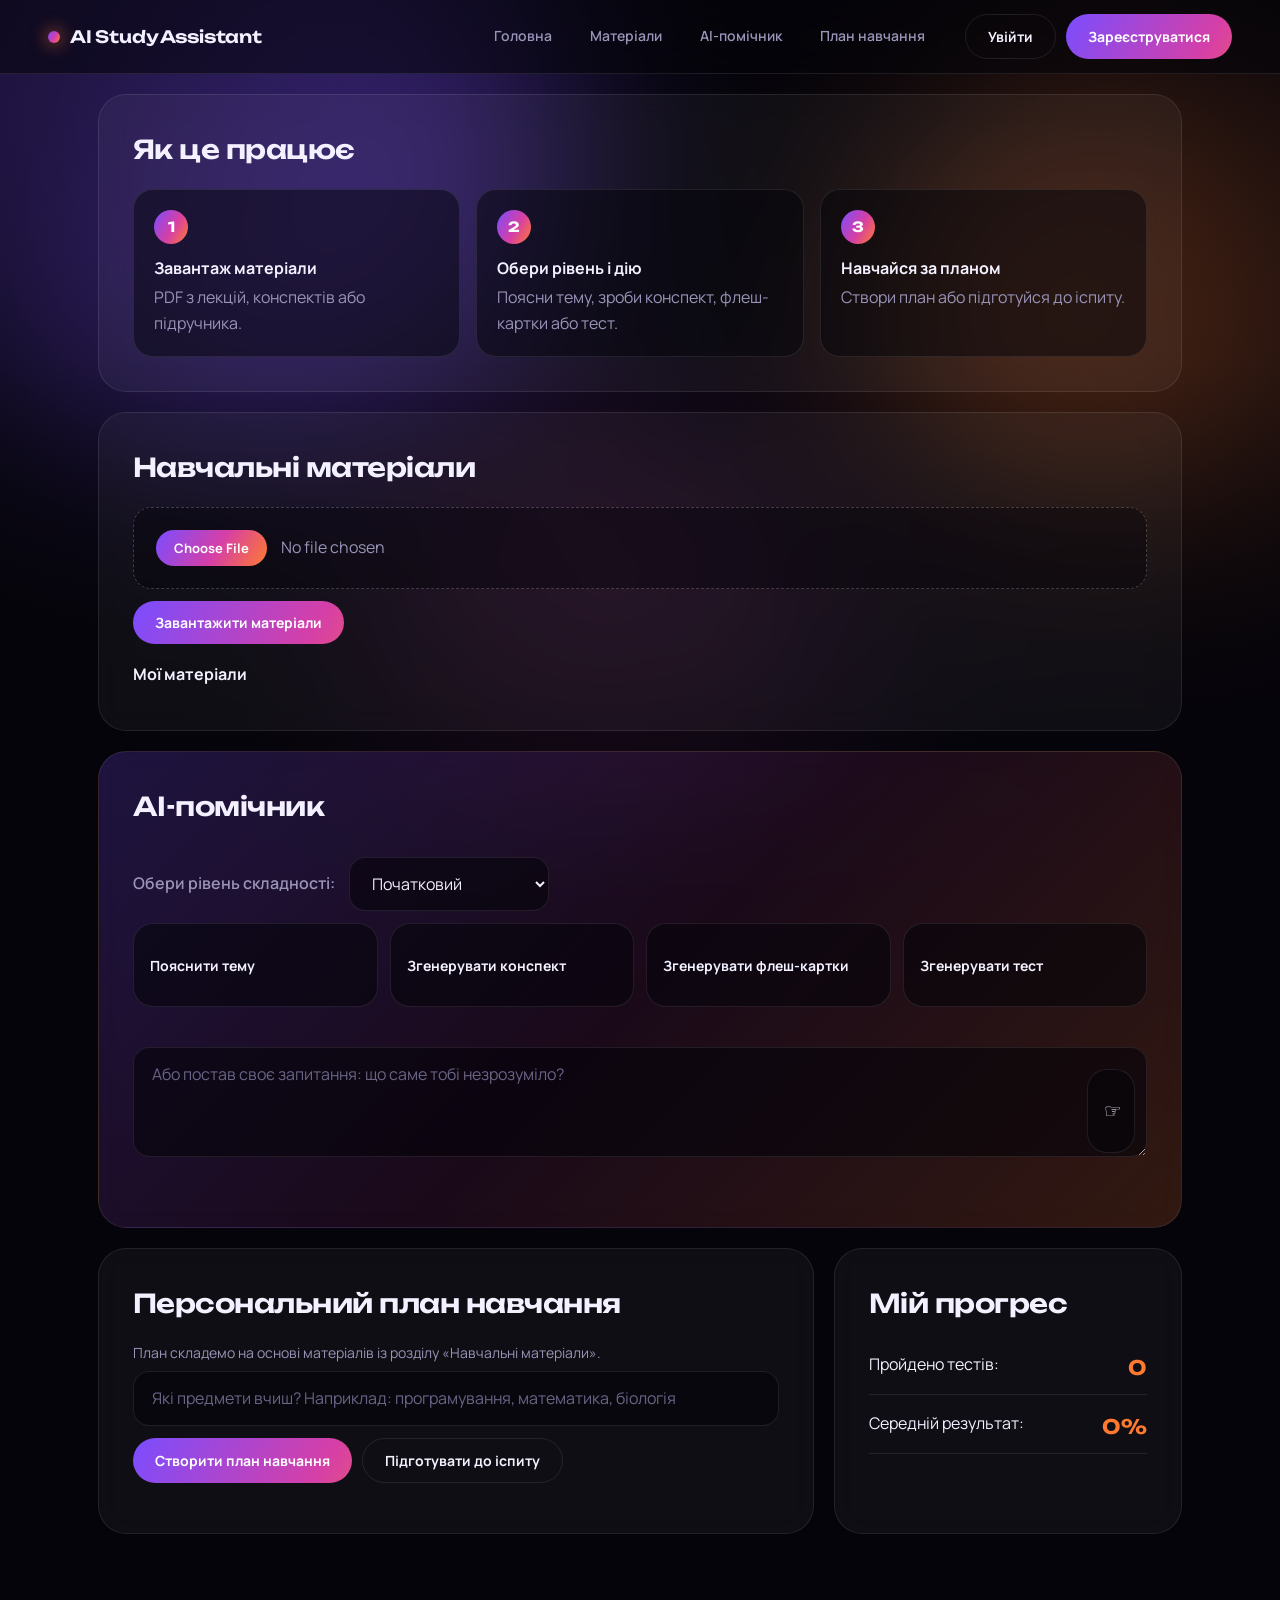
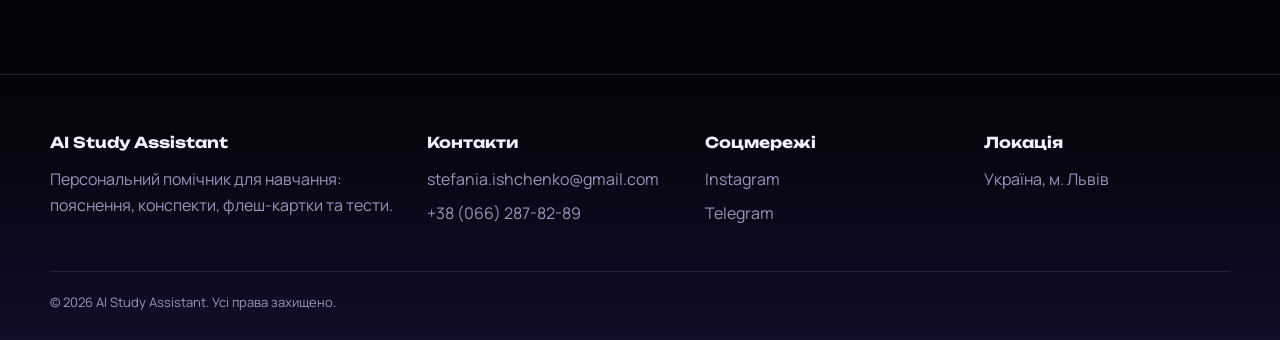
==== frontend/index.html @ 6ae1e5c1 "Initial project upload" ====
<!DOCTYPE html>
<html lang="uk">

<head>
    <meta charset="UTF-8">
    <meta name="viewport" content="width=device-width, initial-scale=1.0">

    <title>AI Study Assistant</title>

    <link rel="stylesheet" href="style.css?v=5">
    <script src="script.js" defer></script>
    <script src="intro.js?v=5" defer></script>
</head>

<body>

    <!-- Анімований фон -->
    <div class="aurora" aria-hidden="true"><i></i><i></i><i></i></div>

    <!-- Вступ: відео, яке гортається скролом -->
    <div class="intro" id="intro">
        <div class="intro-stage">
            <video id="introVideo" muted playsinline preload="auto"
                   data-src="https://res.cloudinary.com/otu1ebpt/video/upload/v1793911926/Books_falling_and_stacking_up_061a76a0_t0-6.7_1080p.mp4"></video>
            <div class="intro-shade"></div>

            <div class="intro-copy" id="introCopy">
                <h2>Вчись швидше, з AI поруч</h2>
                <p>Скроль вниз і заходь.</p>
            </div>

            <div class="scroll-hint" id="scrollHint" aria-hidden="true"><span></span></div>
            <button type="button" class="ghost intro-skip" id="introSkip">Пропустити</button>
        </div>
    </div>

    <!-- Верхня панель -->
    <header>
        <h1><span></span>AI Study Assistant</h1>

        <nav>
            <a href="#" onclick="window.scrollTo({top:0});return false;">Головна</a>
            <a href="#materials">Матеріали</a>
            <a href="#helper">AI-помічник</a>
            <a href="#plan">План навчання</a>
        </nav>

        <div class="auth">
            <button type="button" class="ghost"
                onclick="window.location.href='login.html'">
                Увійти
            </button>

            <button type="button"
                onclick="window.location.href='register.html'">
                Зареєструватися
            </button>
        </div>
    </header>

    <main>

        <!-- Як це працює -->
        <section class="s-how">
            <h2>Як це працює</h2>
            <ol class="steps">
                <li><strong>Завантаж матеріали</strong>PDF з лекцій, конспектів або підручника.</li>
                <li><strong>Обери рівень і дію</strong>Поясни тему, зроби конспект, флеш-картки або тест.</li>
                <li><strong>Навчайся за планом</strong>Створи план або підготуйся до іспиту.</li>
            </ol>
        </section>

        <!-- Навчальні матеріали -->
        <section class="s-materials" id="materials">
            <h2>Навчальні матеріали</h2>

            <input type="file" accept=".pdf">
            <button type="button">Завантажити матеріали</button>

            <div>
                <h3>Мої матеріали</h3>
            </div>
        </section>

        <!-- AI-помічник -->
        <section class="s-helper" id="helper">
            <h2>AI-помічник</h2>

            <div class="level">
                <label for="difficulty">Обери рівень складності:</label>
                <select id="difficulty">
                    <option value="beginner">Початковий</option>
                    <option value="medium">Середній</option>
                    <option value="advanced">Просунутий</option>
                </select>
            </div>

            <button type="button">Пояснити тему</button>
            <button type="button">Згенерувати конспект</button>
            <button type="button">Згенерувати флеш-картки</button>
            <button type="button">Згенерувати тест</button>

            <div id="aiResult"></div>

            <div class="ask-box">
                <textarea id="question" placeholder="Або постав своє запитання: що саме тобі незрозуміло?"></textarea>
                <button class="send-button" type="button">☞</button>
            </div>

            <div id="answer"></div>
        </section>

        <!-- Тестування -->
        <section id="quiz-section" hidden>
            <h2>Тести</h2>

            <div id="quiz"></div>

            <button id="finish-quiz" type="button">
                Завершити тест
            </button>

            <div id="quiz-result"></div>
        </section>

        <!-- Результати тестування -->
        <section id="result-section" hidden>
            <h3>Результат тесту</h3>

            <p>
                Кількість правильних відповідей:
                <span id="correct">0</span>
            </p>

            <p>
                Результат:
                <span id="score">0%</span>
            </p>
        </section>

        <!-- Флеш-картки -->
        <section id="flashcard-section" hidden>
            <h2>Флеш-картки</h2>

            <div id="flashcard"></div>
        </section>

        <!-- Персональний план навчання -->
        <section class="s-plan" id="plan">
            <h2>Персональний план навчання</h2>

            <p class="hint">План складемо на основі матеріалів із розділу «Навчальні матеріали».</p>

            <input
                type="text"
                id="subjects"
                placeholder="Які предмети вчиш? Наприклад: програмування, математика, біологія"
            >

            <div class="plan-actions">
                <button type="button">Створити план навчання</button>
                <button type="button" class="ghost">Підготувати до іспиту</button>
            </div>

            <div id="studyplan"></div>
        </section>

        <!-- Прогрес -->
        <section class="s-progress">
            <h2>Мій прогрес</h2>

            <p>Пройдено тестів: <span>0</span></p>
            <p>Середній результат: <span>0%</span></p>
        </section>

    </main>

    <!-- Футер -->
    <footer>
        <div class="footer-grid">
            <div>
                <h3>AI Study Assistant</h3>
                <p>Персональний помічник для навчання: пояснення, конспекти, флеш-картки та тести.</p>
            </div>
            <div>
                <h3>Контакти</h3>
                <ul>
                    <li><a href="mailto:stefania.ishchenko@gmail.com">stefania.ishchenko@gmail.com</a></li>
                    <li><a href="tel:+380000000000">+38 (066) 287-82-89</a></li>
                </ul>
            </div>
            <div>
                <h3>Соцмережі</h3>
                <ul>
                    <li><a href="#">Instagram</a></li>
                    <li><a href="#">Telegram</a></li>
                </ul>
            </div>
            <div>
                <h3>Локація</h3>
                <p>Україна, м. Львів<br></p>
            </div>
        </div>
        <div class="copyright">© 2026 AI Study Assistant. Усі права захищено.</div>
    </footer>

</body>
</html>
---- frontend/style.css ----
/* ============================================================
   AI Study Assistant — темна тема: фіолетовий + помаранчевий,
   зв'язані глибоким чорним
   ============================================================ */
@import url("https://fonts.googleapis.com/css2?family=Manrope:wght@400;500;600;700&family=Unbounded:wght@500;600;700&display=swap");

:root {
  --black: #05040a;
  --ink: #0b0914;
  --panel: rgba(255, 255, 255, 0.045);
  --line: rgba(255, 255, 255, 0.09);
  --text: #f3f0ff;
  --muted: #9a94b8;
  --violet: #7a4dff;
  --magenta: #d63fa6;
  --orange: #ff7a2f;
  --grad: linear-gradient(120deg, var(--violet), var(--magenta) 55%, var(--orange));
  --font-head: "Unbounded", "Manrope", sans-serif;
  --font-body: "Manrope", system-ui, sans-serif;
}

* { box-sizing: border-box; }
[hidden] { display: none !important; }
html { scroll-behavior: smooth; scroll-padding-top: 90px; }

body {
  margin: 0;
  min-height: 100vh;
  font-family: var(--font-body);
  color: var(--text);
  background: var(--black);
  line-height: 1.6;
  overflow-x: hidden;
}

/* ---------- Анімований фон (аврора) ---------- */
.aurora {
  position: fixed;
  inset: 0;
  z-index: -1;
  overflow: hidden;
  background: radial-gradient(ellipse at 50% 120%, #130c24 0%, var(--black) 60%);
}
.aurora i {
  position: absolute;
  border-radius: 50%;
  filter: blur(110px);
  opacity: 0.55;
  animation: drift 22s ease-in-out infinite alternate;
}
.aurora i:nth-child(1) { width: 55vw; height: 55vw; left: -12vw; top: -18vw; background: var(--violet); }
.aurora i:nth-child(2) { width: 40vw; height: 40vw; right: -10vw; top: 6vh; background: var(--orange); opacity: 0.42; animation-duration: 28s; animation-delay: -6s; }
.aurora i:nth-child(3) { width: 38vw; height: 38vw; left: 28vw; top: 55vh; background: var(--magenta); opacity: 0.32; animation-duration: 34s; animation-delay: -12s; }
.aurora::after { /* чорний "клей" між кольорами + зерно */
  content: "";
  position: absolute;
  inset: 0;
  background:
    radial-gradient(ellipse at 50% 35%, transparent 0%, rgba(5, 4, 10, 0.55) 70%),
    linear-gradient(180deg, transparent 40%, var(--black) 100%);
}
@keyframes drift {
  from { transform: translate3d(0, 0, 0) scale(1); }
  to   { transform: translate3d(8vw, 6vh, 0) scale(1.18); }
}

/* ---------- Шапка ---------- */
header {
  position: sticky;
  top: 0;
  z-index: 20;
  display: flex;
  align-items: center;
  gap: 24px;
  padding: 14px clamp(16px, 4vw, 48px);
  background: rgba(5, 4, 10, 0.55);
  backdrop-filter: blur(18px);
  border-bottom: 1px solid var(--line);
}
header h1 {
  margin: 0;
  font-family: var(--font-head);
  font-size: 17px;
  font-weight: 600;
  letter-spacing: -0.01em;
  white-space: nowrap;
}
header h1 span {
  display: inline-block;
  width: 12px;
  height: 12px;
  margin-right: 10px;
  border-radius: 50%;
  background: var(--grad);
  box-shadow: 0 0 18px var(--orange);
}
nav { display: flex; gap: 6px; margin-left: auto; }
nav a {
  padding: 8px 16px;
  border-radius: 999px;
  color: var(--muted);
  text-decoration: none;
  font-weight: 600;
  font-size: 14px;
  transition: color 0.2s, background 0.2s;
}
nav a:hover { color: var(--text); background: var(--panel); }
.auth { display: flex; gap: 10px; }

/* ---------- Кнопки ---------- */
button {
  font-family: var(--font-body);
  font-size: 14px;
  font-weight: 700;
  padding: 12px 22px;
  border: 0;
  border-radius: 999px;
  color: #fff;
  background: var(--grad);
  background-size: 160% 100%;
  cursor: pointer;
  transition: transform 0.2s, background-position 0.4s, box-shadow 0.3s;
}
button:hover {
  transform: translateY(-2px);
  background-position: 100% 0;
  box-shadow: 0 10px 30px -8px rgba(255, 122, 47, 0.55);
}
button:active { transform: translateY(0); }
button.ghost {
  background: transparent;
  border: 1px solid var(--line);
  color: var(--text);
}
button.ghost:hover { border-color: var(--orange); box-shadow: none; background: var(--panel); }

:focus-visible { outline: 2px solid var(--orange); outline-offset: 3px; }

/* ---------- Вступне відео (scroll) ---------- */
.intro { position: relative; height: 450vh; }
.intro-stage { position: sticky; top: 0; height: 100vh; height: 100dvh; overflow: hidden; background: #000; }
.intro-stage video { width: 100%; height: 100%; object-fit: cover; display: block; }
.intro-shade {
  position: absolute; inset: 0; pointer-events: none;
  background: linear-gradient(180deg, rgba(5,4,10,.55), transparent 35%, transparent 65%, rgba(5,4,10,.7));
}
.intro-copy {
  position: absolute; left: clamp(20px, 6vw, 80px); top: 22%;
  max-width: 760px; pointer-events: none;
}
.intro-copy h2 {
  margin: 0 0 16px;
  font-family: var(--font-head); font-weight: 600;
  font-size: clamp(34px, 6.5vw, 80px); line-height: 1.05; letter-spacing: -0.03em;
  background: linear-gradient(100deg, #fff 30%, #c9b6ff 60%, #ffb98a);
  -webkit-background-clip: text; background-clip: text; color: transparent;
}
.intro-copy p { margin: 0; color: #d8d2f0; font-size: clamp(16px, 2vw, 20px); }
.scroll-hint {
  position: absolute; left: 50%; bottom: 32px; width: 26px; height: 42px; margin-left: -13px;
  border: 2px solid rgba(255,255,255,.6); border-radius: 14px;
}
.scroll-hint span {
  position: absolute; left: 50%; top: 8px; width: 4px; height: 8px; margin-left: -2px;
  border-radius: 2px; background: var(--orange); animation: wheel 1.6s ease-in-out infinite;
}
@keyframes wheel { 0% { opacity: 0; transform: translateY(0); } 40% { opacity: 1; } 100% { opacity: 0; transform: translateY(14px); } }
.intro-skip { position: absolute; right: clamp(16px, 4vw, 40px); bottom: 28px; background: rgba(5,4,10,.55); backdrop-filter: blur(10px); }

/* ---------- Сітка секцій ---------- */
main {
  display: grid;
  grid-template-columns: repeat(12, 1fr);
  gap: 20px;
  max-width: 1180px;
  margin: 0 auto;
  padding: 20px clamp(16px, 4vw, 48px) 100px;
}
section {
  grid-column: span 12;
  padding: clamp(22px, 3vw, 34px);
  border-radius: 28px;
  background: var(--panel);
  border: 1px solid var(--line);
  backdrop-filter: blur(14px);
  transition: border-color 0.3s;
}
section:hover { border-color: rgba(255, 122, 47, 0.35); }
.s-plan       { grid-column: span 8; }
.s-progress   { grid-column: span 4; }
.s-helper { background: linear-gradient(135deg, rgba(122, 77, 255, 0.22), rgba(214, 63, 166, 0.1) 50%, rgba(255, 122, 47, 0.18)); }

h2 { margin: 0 0 18px; font-family: var(--font-head); font-size: clamp(20px, 2.4vw, 26px); font-weight: 600; letter-spacing: -0.02em; }
h3 { margin: 18px 0 8px; font-size: 16px; }
h4 { margin: 0 0 14px; font-size: 15px; font-weight: 500; color: var(--muted); }
p { margin: 6px 0; }
span { font-weight: 700; color: var(--orange); }
label { display: block; margin-bottom: 10px; color: var(--muted); font-weight: 600; }

/* ---------- Поля ---------- */
input[type="text"], textarea, select {
  width: 100%;
  padding: 14px 18px;
  margin-bottom: 12px;
  font: inherit;
  color: var(--text);
  background: rgba(5, 4, 10, 0.6);
  border: 1px solid var(--line);
  border-radius: 16px;
  transition: border-color 0.2s, box-shadow 0.2s;
}
textarea { min-height: 110px; resize: vertical; }
input::placeholder, textarea::placeholder { color: #6a6486; }
input:focus, textarea:focus, select:focus {
  outline: none;
  border-color: var(--violet);
  box-shadow: 0 0 0 4px rgba(122, 77, 255, 0.22);
}
select option { background: var(--ink); }

input[type="file"] {
  display: block;
  width: 100%;
  margin-bottom: 12px;
  padding: 22px;
  color: var(--muted);
  font: inherit;
  border: 1.5px dashed rgba(255, 255, 255, 0.2);
  border-radius: 18px;
  background: rgba(5, 4, 10, 0.4);
  transition: border-color 0.2s;
}
input[type="file"]:hover { border-color: var(--orange); }
input[type="file"]::file-selector-button {
  margin-right: 14px;
  padding: 9px 18px;
  border: 0;
  border-radius: 999px;
  color: #fff;
  font: 700 13px var(--font-body);
  background: var(--grad);
  cursor: pointer;
}

/* ---------- AI-помічник: плитки дій ---------- */
.s-helper { display: grid; grid-template-columns: repeat(4, 1fr); gap: 12px; }
.s-helper h2, .s-helper #aiResult, .s-helper .level, .s-helper .ask-box, .s-helper #answer { grid-column: 1 / -1; }
.level { display: flex; align-items: center; gap: 14px; flex-wrap: wrap; }
.level label { margin: 0; }
.level select { width: auto; min-width: 200px; margin: 0; }
.s-helper button {
  min-height: 84px;
  padding: 16px;
  border-radius: 20px;
  color: var(--text);
  text-align: left;
  background: rgba(5, 4, 10, 0.55);
  border: 1px solid var(--line);
  box-shadow: none;
}
.s-helper button:hover { border-color: var(--orange); background: rgba(255, 122, 47, 0.1); }

/* ---------- Запитати AI ---------- */
.ask-box { position: relative; }
.ask-box textarea { padding-right: 76px; margin-bottom: 0; }
.send-button {
  width: 48px;
  height: 48px;
  padding: 0;
  border-radius: 50%;
  font-size: 20px;
  line-height: 1;
}
.ask-box .send-button { position: absolute; right: 12px; bottom: 12px; }
.s-plan .send-button { margin-bottom: 14px; }

/* Відповіді AI та результати */
#answer, #aiResult, #studyplan, #quiz-result {
  margin-top: 16px;
  white-space: pre-wrap;
}
#answer:not(:empty), #aiResult:not(:empty), #studyplan:not(:empty) {
  padding: 18px 22px;
  border-radius: 20px 20px 20px 6px;
  background: rgba(122, 77, 255, 0.14);
  border: 1px solid rgba(122, 77, 255, 0.35);
}

/* ---------- Тест ---------- */
#quiz { display: grid; gap: 14px; }
#quiz label {
  display: block;
  padding: 12px 16px;
  margin: 6px 0;
  color: var(--text);
  border: 1px solid var(--line);
  border-radius: 14px;
  cursor: pointer;
  transition: border-color 0.2s, background 0.2s;
}
#quiz label:hover { border-color: var(--orange); background: rgba(255, 122, 47, 0.08); }
#finish-quiz { margin-top: 16px; }

/* ---------- Флеш-картка ---------- */
#flashcard > * {
  display: grid;
  place-items: center;
  min-height: 240px;
  padding: 28px;
  text-align: center;
  font-family: var(--font-head);
  font-size: clamp(18px, 2.4vw, 26px);
  border-radius: 28px;
  background: linear-gradient(145deg, rgba(122, 77, 255, 0.35), rgba(5, 4, 10, 0.8) 55%, rgba(255, 122, 47, 0.3));
  border: 1px solid var(--line);
  cursor: pointer;
  transition: transform 0.4s;
}
#flashcard > *:hover { transform: rotate(-0.8deg) scale(1.01); }

/* ---------- Прогрес ---------- */
.s-progress p { display: flex; justify-content: space-between; padding: 10px 0; border-bottom: 1px solid var(--line); }
.s-progress p span { font-family: var(--font-head); font-size: 20px; }


/* ---------- Як це працює ---------- */
.steps { display: grid; grid-template-columns: repeat(3, 1fr); gap: 16px; margin: 0; padding: 0; list-style: none; counter-reset: step; }
.steps li { counter-increment: step; padding: 20px; border-radius: 20px; background: rgba(5, 4, 10, 0.5); border: 1px solid var(--line); color: var(--muted); }
.steps li::before { content: counter(step); display: grid; place-items: center; width: 34px; height: 34px; margin-bottom: 12px; border-radius: 50%; font: 700 14px var(--font-head); color: #fff; background: var(--grad); }
.steps strong { display: block; margin-bottom: 4px; color: var(--text); }

/* ---------- План ---------- */
.plan-actions { display: flex; flex-wrap: wrap; gap: 10px; }
.hint { color: var(--muted); font-size: 14px; }

/* ---------- Футер ---------- */
footer {
  margin-top: 40px;
  padding: 56px clamp(16px, 4vw, 48px) 28px;
  border-top: 1px solid var(--line);
  background: linear-gradient(180deg, transparent, rgba(122, 77, 255, 0.12));
}
.footer-grid { display: grid; grid-template-columns: 1.4fr 1fr 1fr 1fr; gap: 32px; max-width: 1180px; margin: 0 auto; }
footer h3 { margin: 0 0 12px; font-family: var(--font-head); font-size: 15px; }
footer p { color: var(--muted); }
footer ul { margin: 0; padding: 0; list-style: none; }
footer li { margin-bottom: 8px; }
footer a { color: var(--muted); text-decoration: none; transition: color 0.2s; }
footer a:hover { color: var(--orange); }
.copyright { max-width: 1180px; margin: 36px auto 0; padding-top: 20px; border-top: 1px solid var(--line); color: var(--muted); font-size: 13px; }

/* ---------- Адаптив ---------- */
@media (max-width: 900px) {
  nav { display: none; }
  .steps { grid-template-columns: 1fr; }
  .footer-grid { grid-template-columns: 1fr 1fr; }
  header { justify-content: space-between; }
  .s-plan, .s-progress { grid-column: span 12; }
  .s-helper { grid-template-columns: repeat(2, 1fr); }
}
@media (max-width: 520px) {
  .auth button { padding: 10px 14px; font-size: 13px; }
  header h1 { font-size: 14px; }
}
@media (prefers-reduced-motion: reduce) {
  .intro { display: none; }
  *, *::before, *::after { animation: none !important; transition: none !important; }
}
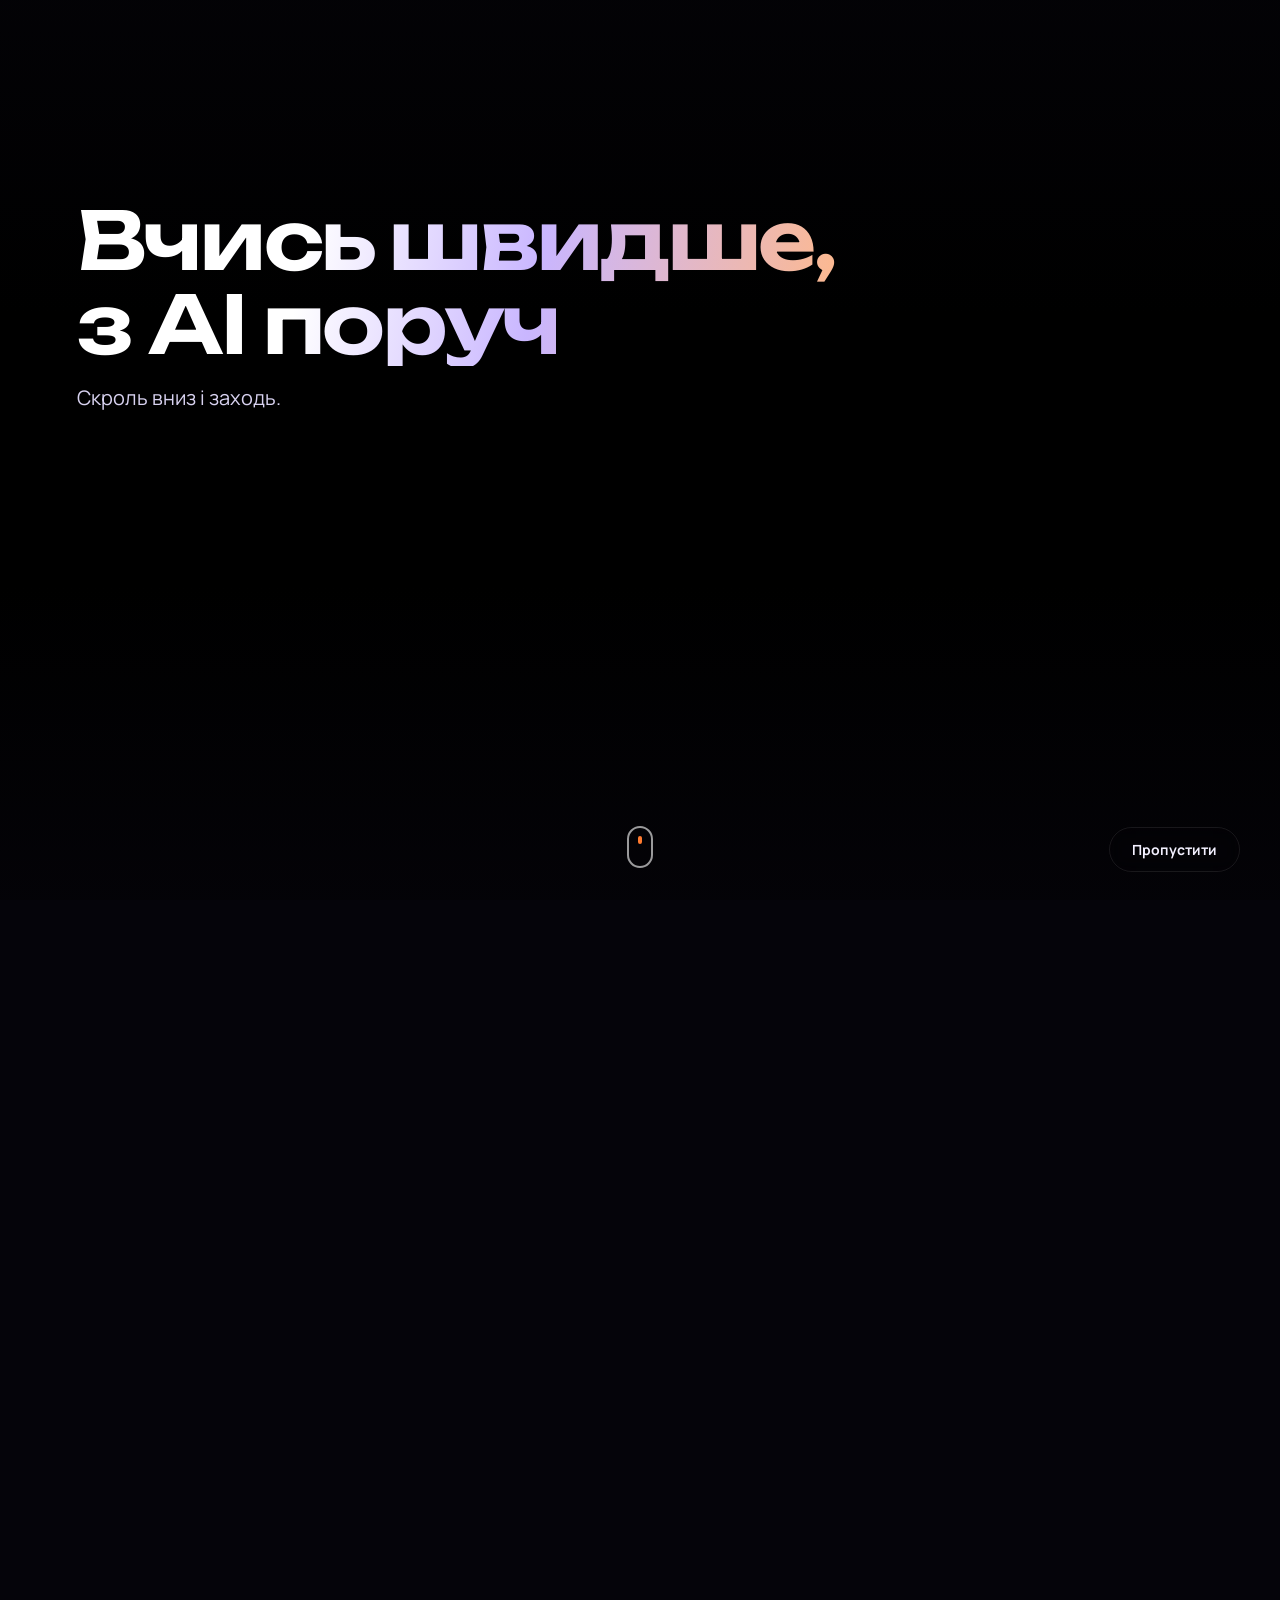
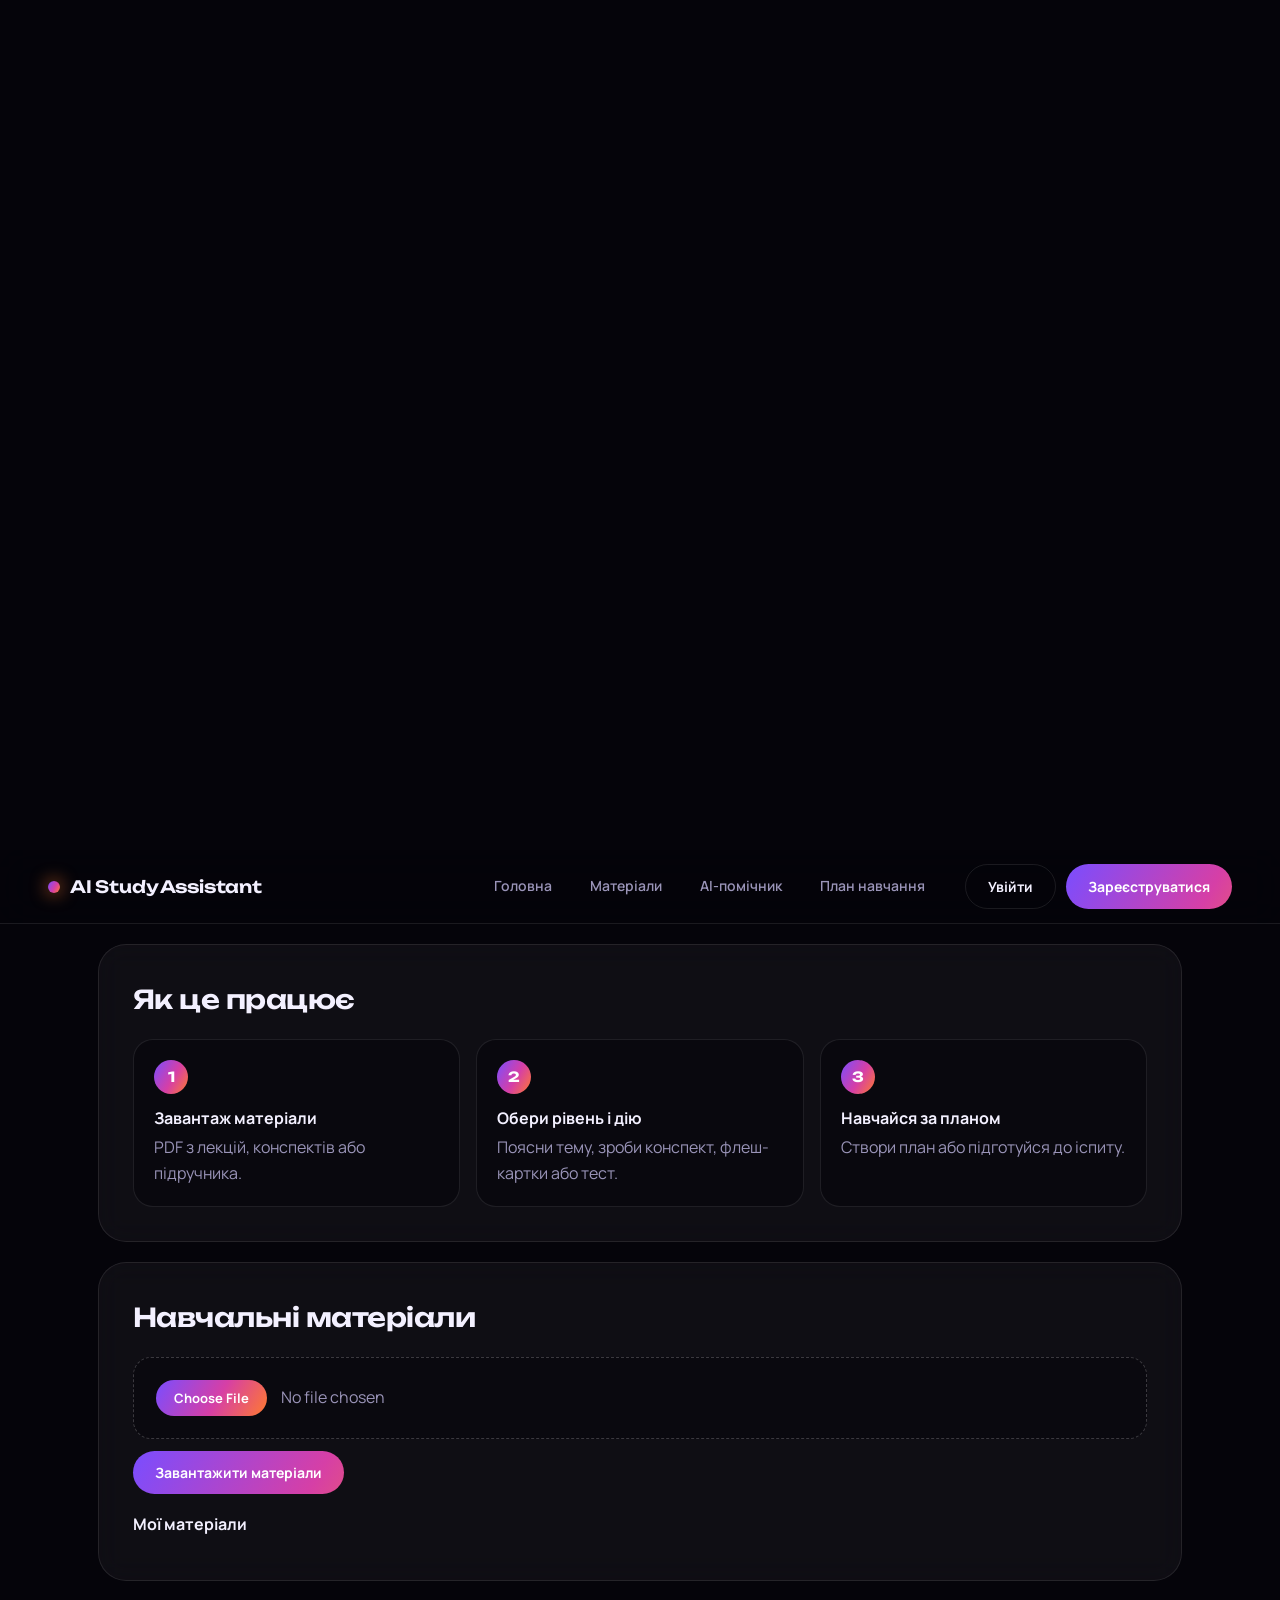
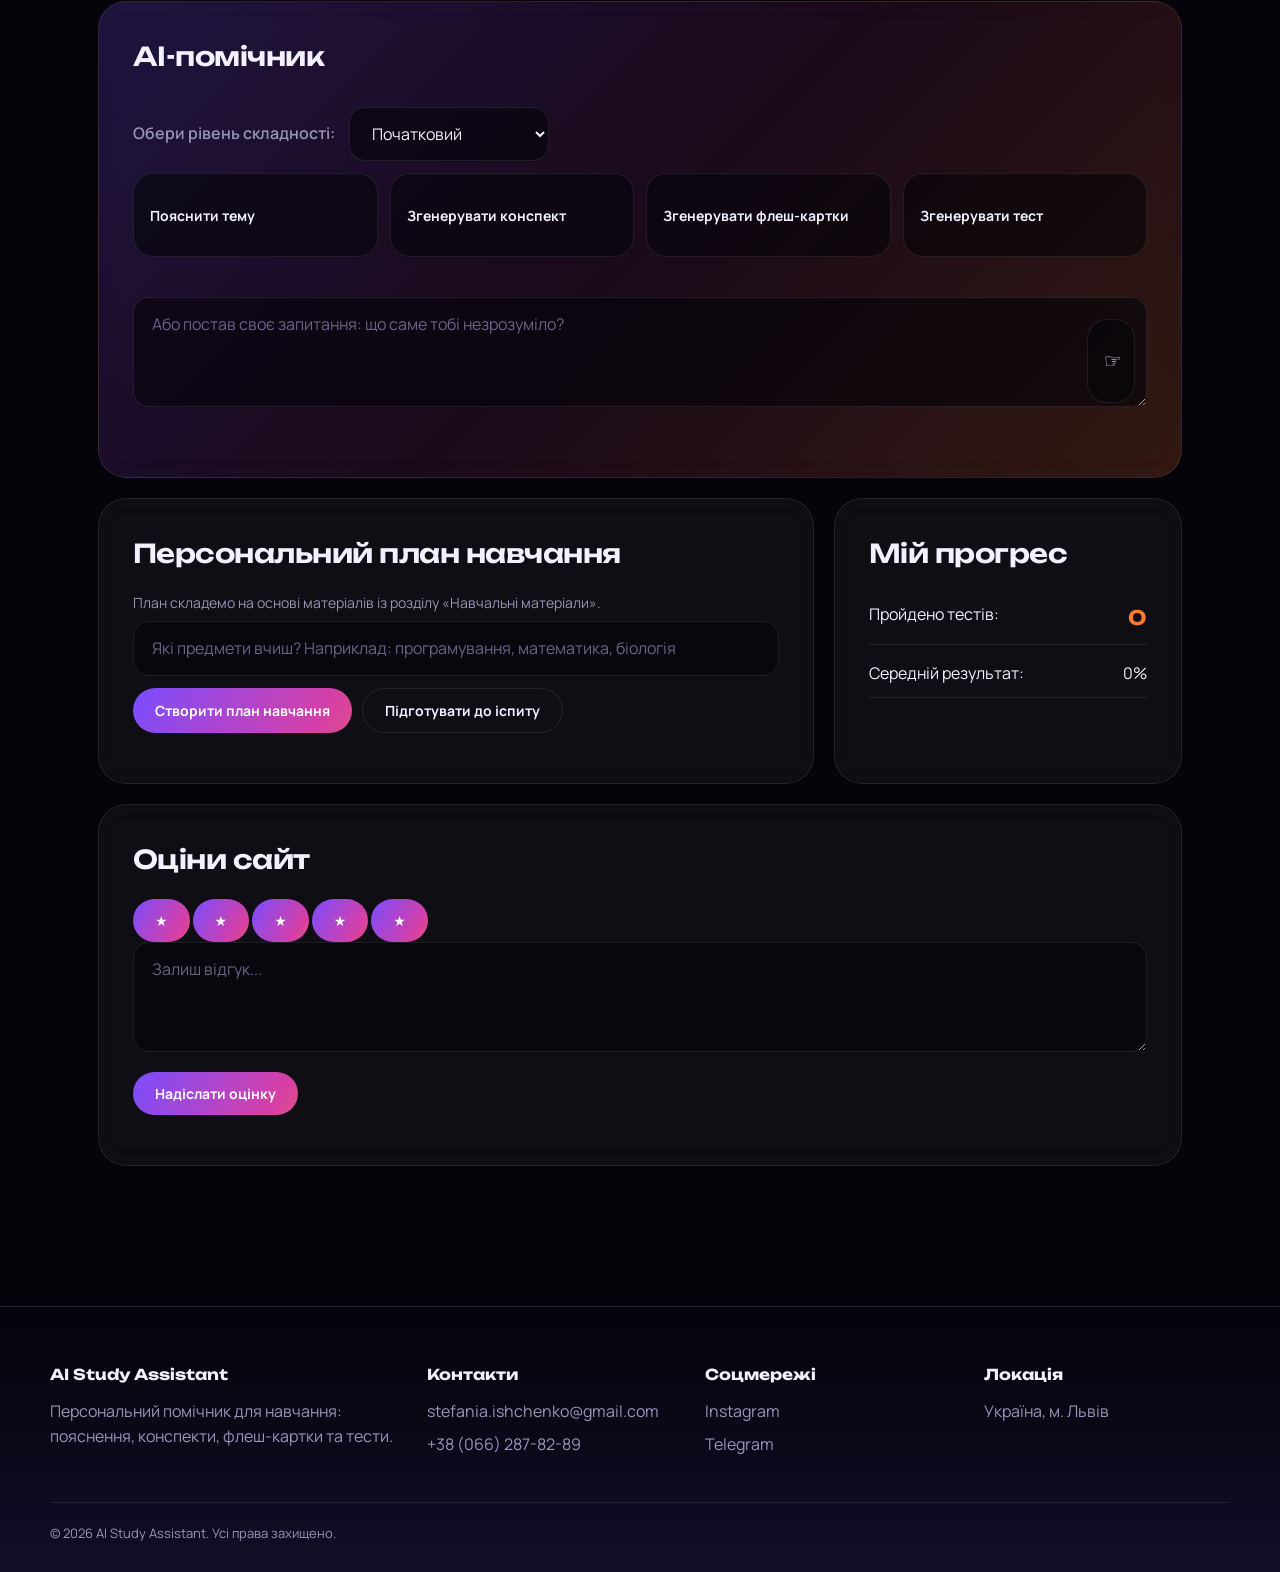
==== commit beebc0af: "Update AI Study Assistant" ====
--- a/frontend/index.html
+++ b/frontend/index.html
@@ -8,7 +8,7 @@
     <title>AI Study Assistant</title>
 
     <link rel="stylesheet" href="style.css?v=5">
-    <script src="script.js" defer></script>
+    <script src="App.js" defer></script>
     <script src="intro.js?v=5" defer></script>
 </head>
 
@@ -104,7 +104,7 @@
 
             <div class="ask-box">
                 <textarea id="question" placeholder="Або постав своє запитання: що саме тобі незрозуміло?"></textarea>
-                <button class="send-button" type="button">☞</button>
+                <button class="send-button"  id="askBtn" type="button">☞</button>
             </div>
 
             <div id="answer"></div>
@@ -169,10 +169,32 @@
         <section class="s-progress">
             <h2>Мій прогрес</h2>
 
-            <p>Пройдено тестів: <span>0</span></p>
-            <p>Середній результат: <span>0%</span></p>
-        </section>
-
+            <p>Пройдено тестів: <span id="testsDone">0</span></p>
+            <p>Середній результат: <spaт id="testsAvg">0%</span></p>
+        </section>
+        <!-- Оцінка сайту -->
+        <section class="s-rating">
+            <h2>Оціни сайт</h2>
+
+            <div id="stars">
+                <button type="button" data-v="1">★</button>
+                <button type="button" data-v="2">★</button>
+                <button type="button" data-v="3">★</button>
+                <button type="button" data-v="4">★</button>
+                <button type="button" data-v="5">★</button>
+            </div>
+
+            <textarea id="rateComment"
+                placeholder="Залиш відгук..."></textarea>
+
+            <button type="button" id="rateSend">
+                Надіслати оцінку
+            </button>
+
+            <p id="rateMsg"></p>
+            <p id="rateSummary"></p>
+            <ul id="rateList"></ul>
+        </section>
     </main>
 
     <!-- Футер -->
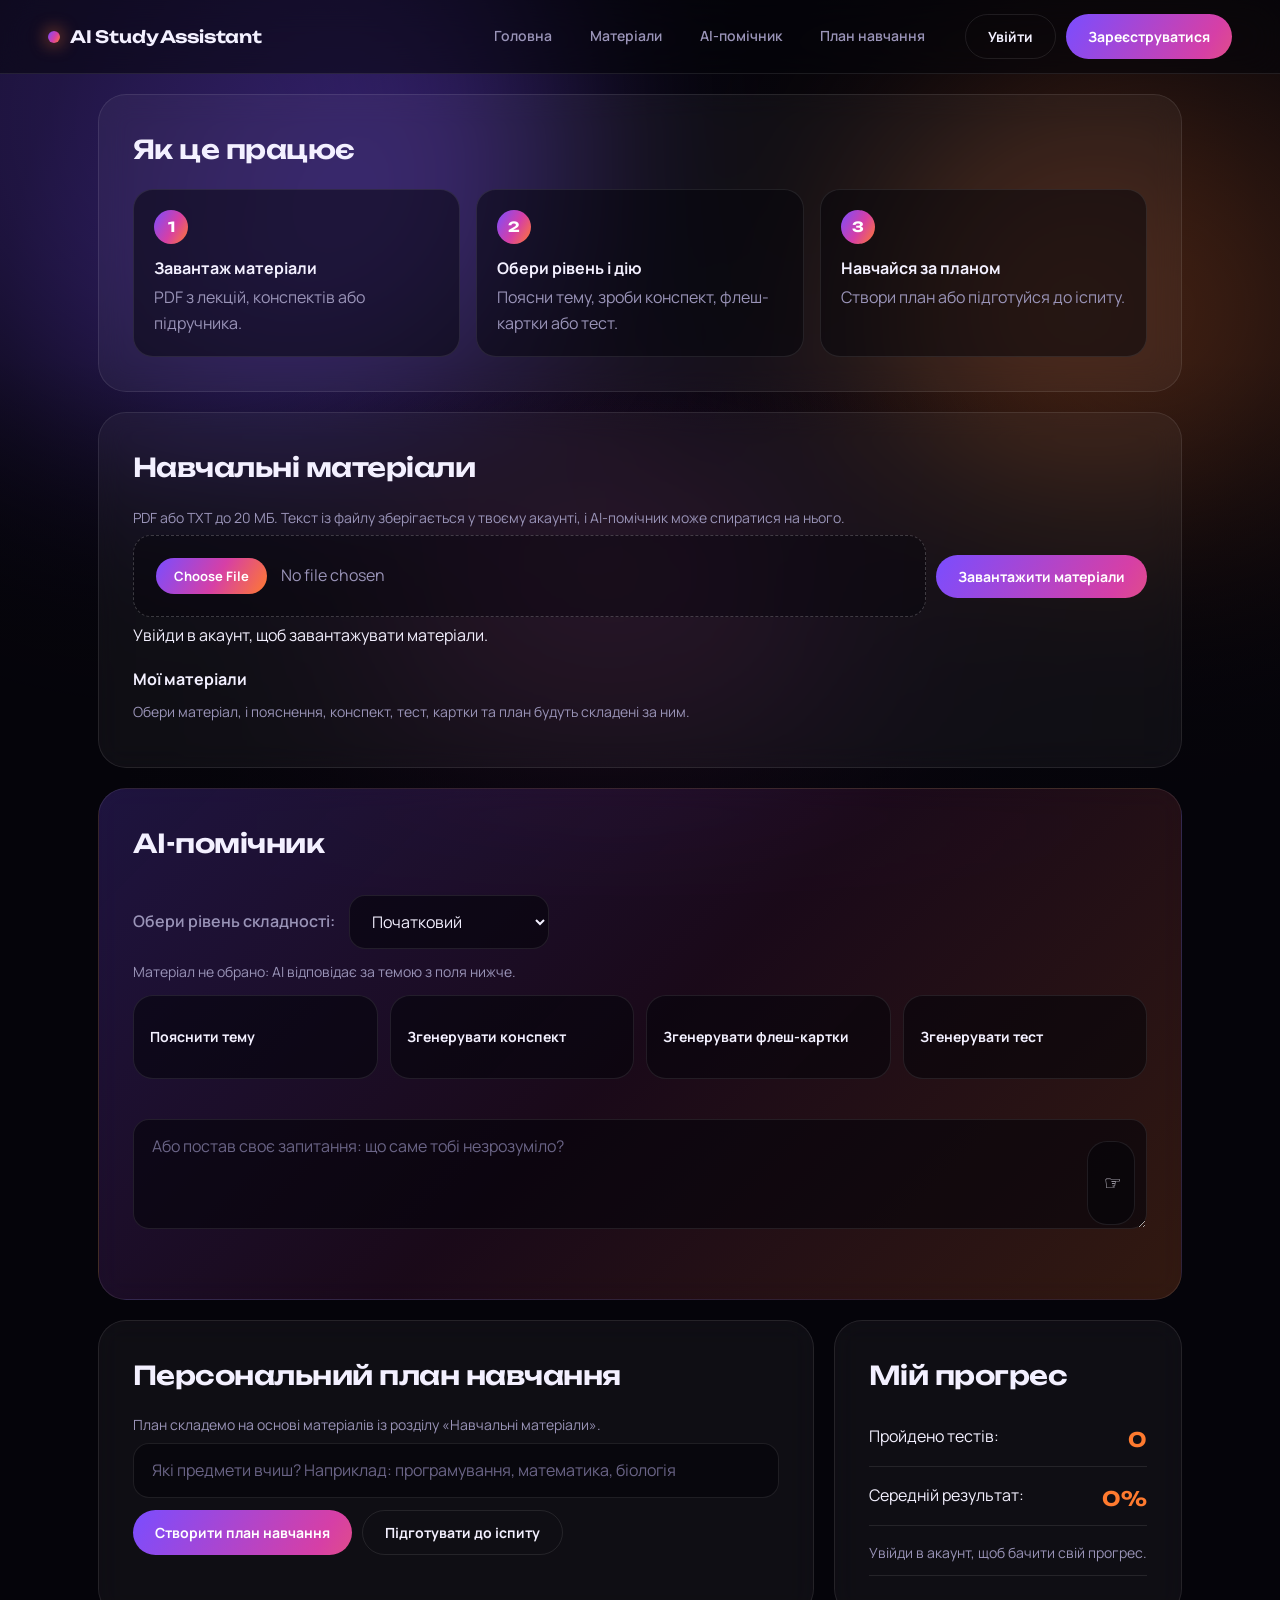
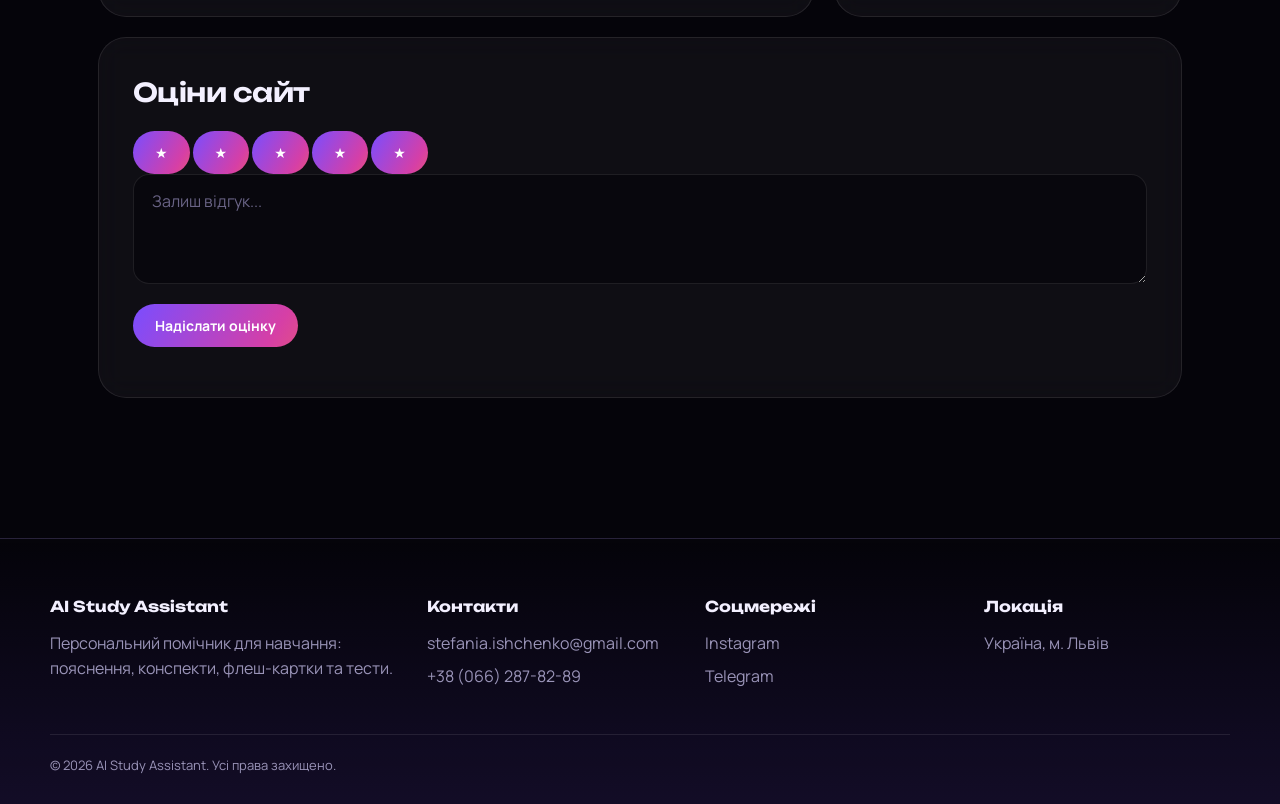
==== commit 965c8f1e: "Матеріали, OpenAPI, README, виправлення" ====
--- a/frontend/index.html
+++ b/frontend/index.html
@@ -7,9 +7,9 @@
 
     <title>AI Study Assistant</title>
 
-    <link rel="stylesheet" href="style.css?v=5">
-    <script src="App.js" defer></script>
-    <script src="intro.js?v=5" defer></script>
+    <link rel="stylesheet" href="style.css?v=7">
+        <script src="App.js?v=9" defer></script>
+        <script src="intro.js?v=6" defer></script>
 </head>
 
 <body>
@@ -45,7 +45,7 @@
             <a href="#plan">План навчання</a>
         </nav>
 
-        <div class="auth">
+        <div class="auth" id="authBox">
             <button type="button" class="ghost"
                 onclick="window.location.href='login.html'">
                 Увійти
@@ -74,11 +74,18 @@
         <section class="s-materials" id="materials">
             <h2>Навчальні матеріали</h2>
 
-            <input type="file" accept=".pdf">
-            <button type="button">Завантажити матеріали</button>
+            <p class="hint">PDF або TXT до 20 МБ. Текст із файлу зберігається у твоєму акаунті, і AI-помічник може спиратися на нього.</p>
+
+            <div class="mat-upload">
+                <input type="file" id="matFile" accept=".pdf,.txt,application/pdf,text/plain">
+                <button type="button" id="matUpload">Завантажити матеріали</button>
+            </div>
+            <p id="matMsg" role="status"></p>
 
             <div>
                 <h3>Мої матеріали</h3>
+                <p class="hint">Обери матеріал, і пояснення, конспект, тест, картки та план будуть складені за ним.</p>
+                <ul id="matList" class="mat-list"></ul>
             </div>
         </section>
 
@@ -95,6 +102,8 @@
                 </select>
             </div>
 
+            <p class="hint mat-using" id="matUsing">Матеріал не обрано: AI відповідає за темою з поля нижче.</p>
+
             <button type="button">Пояснити тему</button>
             <button type="button">Згенерувати конспект</button>
             <button type="button">Згенерувати флеш-картки</button>
@@ -120,7 +129,6 @@
                 Завершити тест
             </button>
 
-            <div id="quiz-result"></div>
         </section>
 
         <!-- Результати тестування -->
@@ -136,13 +144,6 @@
                 Результат:
                 <span id="score">0%</span>
             </p>
-        </section>
-
-        <!-- Флеш-картки -->
-        <section id="flashcard-section" hidden>
-            <h2>Флеш-картки</h2>
-
-            <div id="flashcard"></div>
         </section>
 
         <!-- Персональний план навчання -->
@@ -170,7 +171,8 @@
             <h2>Мій прогрес</h2>
 
             <p>Пройдено тестів: <span id="testsDone">0</span></p>
-            <p>Середній результат: <spaт id="testsAvg">0%</span></p>
+            <p>Середній результат: <span id="testsAvg">0%</span></p>
+            <p class="hint" id="progressHint">Увійди в акаунт, щоб бачити свій прогрес.</p>
         </section>
         <!-- Оцінка сайту -->
         <section class="s-rating">
@@ -208,7 +210,7 @@
                 <h3>Контакти</h3>
                 <ul>
                     <li><a href="mailto:stefania.ishchenko@gmail.com">stefania.ishchenko@gmail.com</a></li>
-                    <li><a href="tel:+380000000000">+38 (066) 287-82-89</a></li>
+                    <li><a href="tel:+380662878289">+38 (066) 287-82-89</a></li>
                 </ul>
             </div>
             <div>
--- a/frontend/style.css
+++ b/frontend/style.css
@@ -333,6 +333,19 @@
 .plan-actions { display: flex; flex-wrap: wrap; gap: 10px; }
 .hint { color: var(--muted); font-size: 14px; }
 
+/* ---------- Матеріали ---------- */
+.mat-upload { display: flex; flex-wrap: wrap; gap: 10px; align-items: center; }
+.mat-upload input[type="file"] { flex: 1 1 260px; margin: 0; }
+#matMsg.err, .err { color: #ff8a8a; }
+.mat-list { display: grid; gap: 10px; margin: 10px 0 0; padding: 0; list-style: none; }
+.mat-list li { display: flex; align-items: center; gap: 12px; padding: 12px 16px; border-radius: 16px; border: 1px solid var(--line); background: rgba(5, 4, 10, 0.5); transition: border-color 0.2s, background 0.2s; }
+.mat-list li.active { border-color: var(--orange); background: rgba(255, 122, 47, 0.1); }
+.mat-list label { display: flex; align-items: center; gap: 10px; flex: 1; margin: 0; color: var(--text); cursor: pointer; }
+.mat-list small { color: var(--muted); font-weight: 500; }
+.mat-list button { padding: 8px 14px; font-size: 13px; }
+.mat-using { grid-column: 1 / -1; margin: 0; }
+.mat-using b { color: var(--orange); }
+
 /* ---------- Футер ---------- */
 footer {
   margin-top: 40px;
